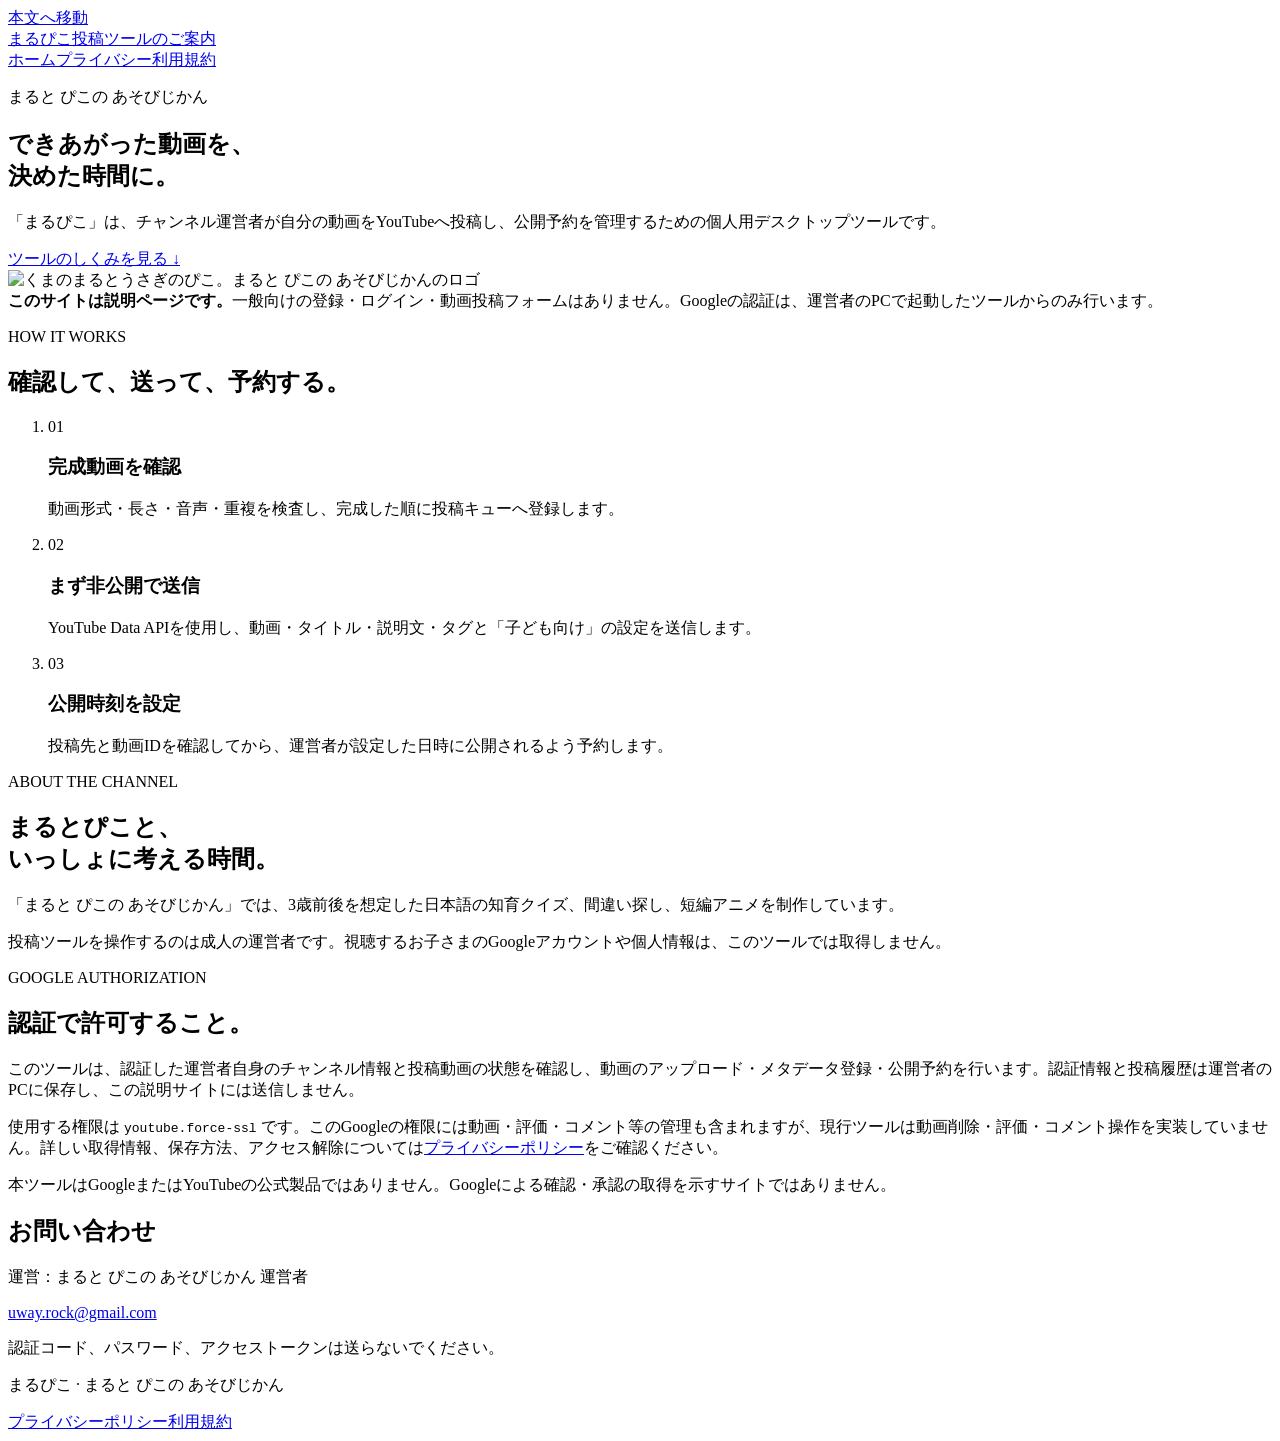
==== index.html @ 2381e727 "Add Marupiko information page" ====
<!doctype html>
<html lang="ja">
<head>
  <meta charset="utf-8">
  <meta name="viewport" content="width=device-width, initial-scale=1">
  <meta name="description" content="まるぴこは、まると ぴこの あそびじかんの運営者が、自分のチャンネルの動画投稿と公開予約を管理するための個人用ツールです。">
  <meta name="referrer" content="strict-origin-when-cross-origin">
  <title>まるぴこ｜動画投稿ツールのご案内</title>
  <link rel="icon" href="logo.png" type="image/png">
  <link rel="stylesheet" href="style.css">
</head>
<body>
  <a class="skip" href="#main">本文へ移動</a>
  <header class="site-header wrap">
    <a class="brand" href="index.html" aria-label="まるぴこ ホーム">まるぴこ<span>投稿ツールのご案内</span></a>
    <nav aria-label="メインナビゲーション"><a href="index.html" aria-current="page">ホーム</a><a href="privacy.html">プライバシー</a><a href="terms.html">利用規約</a></nav>
  </header>
  <main id="main" class="wrap">
    <section class="hero" aria-labelledby="hero-title">
      <div>
        <p class="eyebrow">まると ぴこの あそびじかん</p>
        <h1 id="hero-title">できあがった動画を、<br>決めた時間に。</h1>
        <p class="lead">「まるぴこ」は、チャンネル運営者が自分の動画をYouTubeへ投稿し、公開予約を管理するための個人用デスクトップツールです。</p>
        <a class="button" href="#how">ツールのしくみを見る <span aria-hidden="true">↓</span></a>
      </div>
      <img class="hero-logo" src="logo.png" alt="くまのまるとうさぎのぴこ。まると ぴこの あそびじかんのロゴ" width="1254" height="1254">
    </section>
    <aside class="notice"><strong>このサイトは説明ページです。</strong>一般向けの登録・ログイン・動画投稿フォームはありません。Googleの認証は、運営者のPCで起動したツールからのみ行います。</aside>
    <section id="how" class="section" aria-labelledby="how-title">
      <p class="eyebrow">HOW IT WORKS</p>
      <h2 id="how-title">確認して、送って、予約する。</h2>
      <ol class="steps">
        <li><span class="number" aria-hidden="true">01</span><h3>完成動画を確認</h3><p>動画形式・長さ・音声・重複を検査し、完成した順に投稿キューへ登録します。</p></li>
        <li><span class="number" aria-hidden="true">02</span><h3>まず非公開で送信</h3><p>YouTube Data APIを使用し、動画・タイトル・説明文・タグと「子ども向け」の設定を送信します。</p></li>
        <li><span class="number" aria-hidden="true">03</span><h3>公開時刻を設定</h3><p>投稿先と動画IDを確認してから、運営者が設定した日時に公開されるよう予約します。</p></li>
      </ol>
    </section>
    <section class="section split" aria-labelledby="channel-title">
      <div><p class="eyebrow">ABOUT THE CHANNEL</p><h2 id="channel-title">まるとぴこと、<br>いっしょに考える時間。</h2></div>
      <div><p>「まると ぴこの あそびじかん」では、3歳前後を想定した日本語の知育クイズ、間違い探し、短編アニメを制作しています。</p><p>投稿ツールを操作するのは成人の運営者です。視聴するお子さまのGoogleアカウントや個人情報は、このツールでは取得しません。</p></div>
    </section>
    <section class="section" aria-labelledby="auth-title">
      <p class="eyebrow">GOOGLE AUTHORIZATION</p><h2 id="auth-title">認証で許可すること。</h2>
      <p>このツールは、認証した運営者自身のチャンネル情報と投稿動画の状態を確認し、動画のアップロード・メタデータ登録・公開予約を行います。認証情報と投稿履歴は運営者のPCに保存し、この説明サイトには送信しません。</p>
      <p>使用する権限は <code>youtube.force-ssl</code> です。このGoogleの権限には動画・評価・コメント等の管理も含まれますが、現行ツールは動画削除・評価・コメント操作を実装していません。詳しい取得情報、保存方法、アクセス解除については<a href="privacy.html">プライバシーポリシー</a>をご確認ください。</p>
      <p>本ツールはGoogleまたはYouTubeの公式製品ではありません。Googleによる確認・承認の取得を示すサイトではありません。</p>
    </section>
    <section class="contact" aria-labelledby="contact-title"><h2 id="contact-title">お問い合わせ</h2><p>運営：まると ぴこの あそびじかん 運営者</p><p><a href="mailto:uway.rock@gmail.com">uway.rock@gmail.com</a></p><p class="small">認証コード、パスワード、アクセストークンは送らないでください。</p></section>
  </main>
  <footer class="wrap site-footer"><p>まるぴこ · まると ぴこの あそびじかん</p><nav aria-label="フッターナビゲーション"><a href="privacy.html">プライバシーポリシー</a><a href="terms.html">利用規約</a></nav></footer>
</body>
</html>
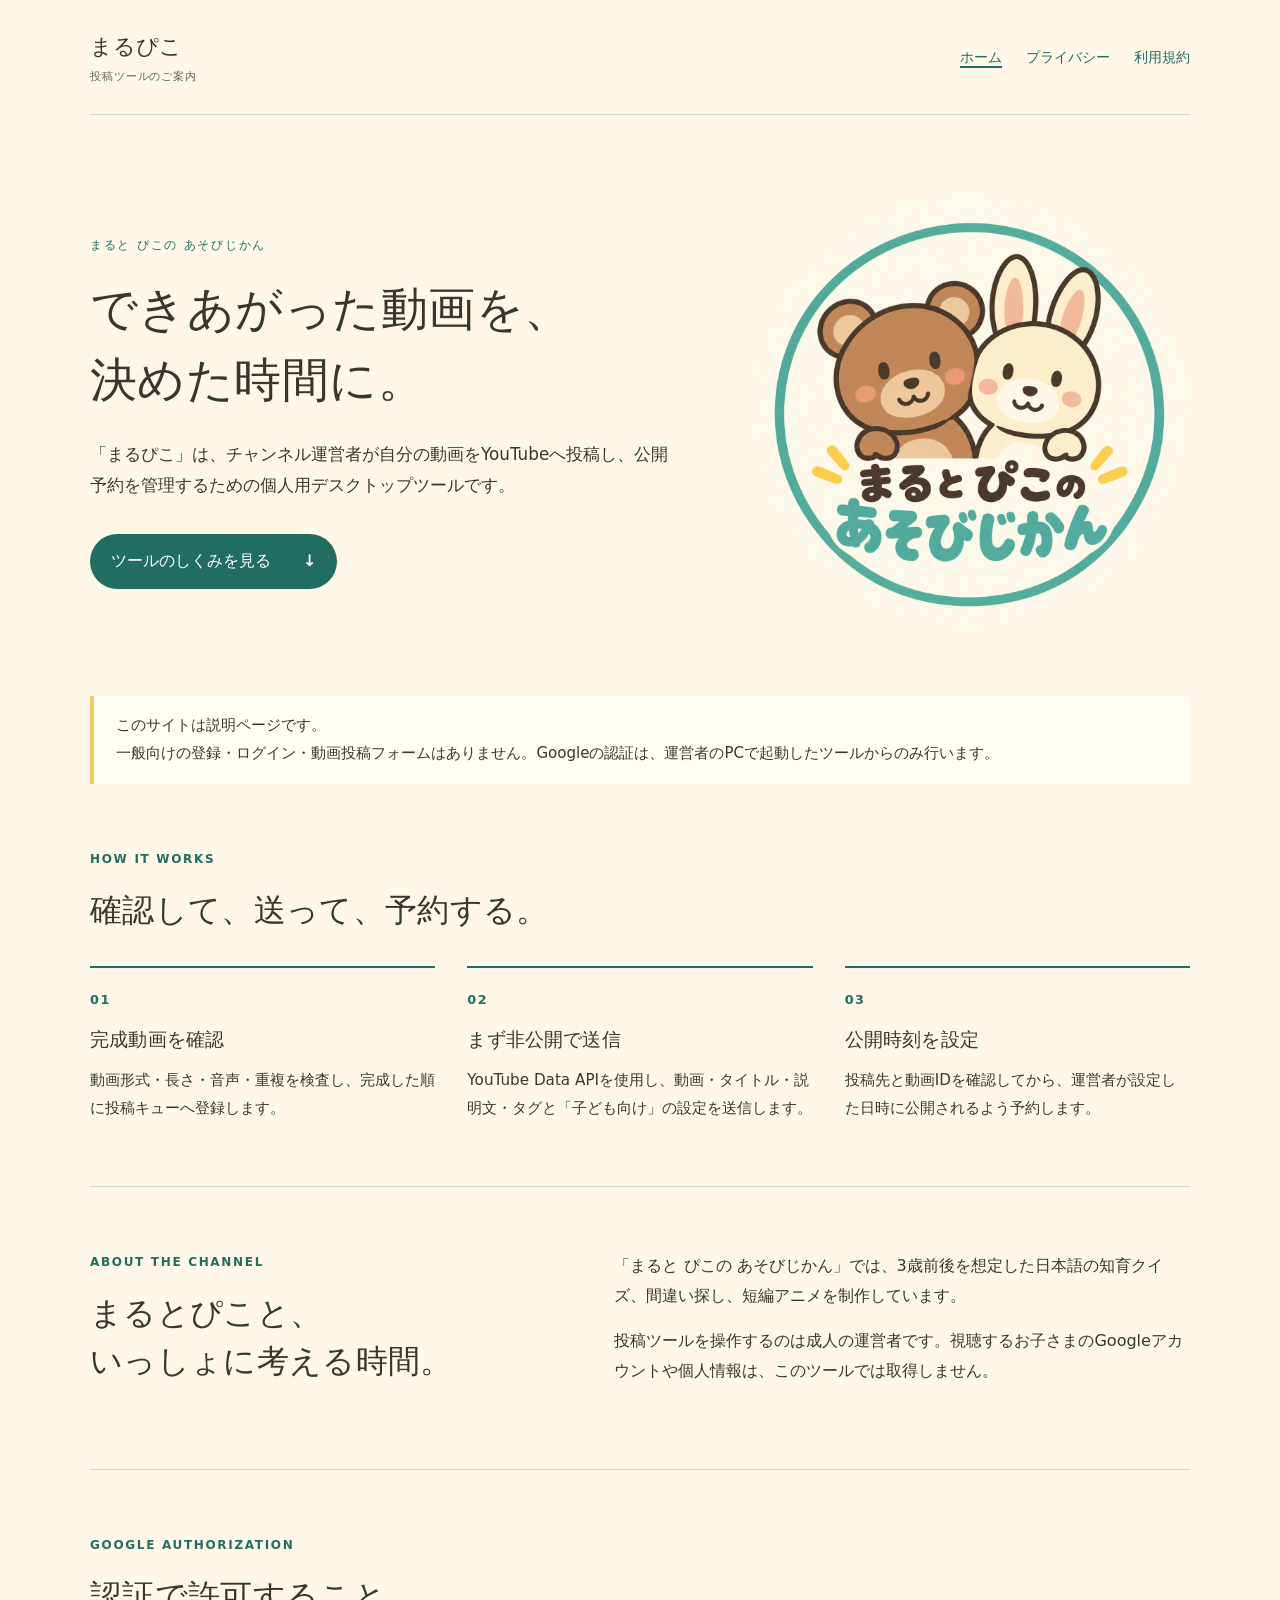
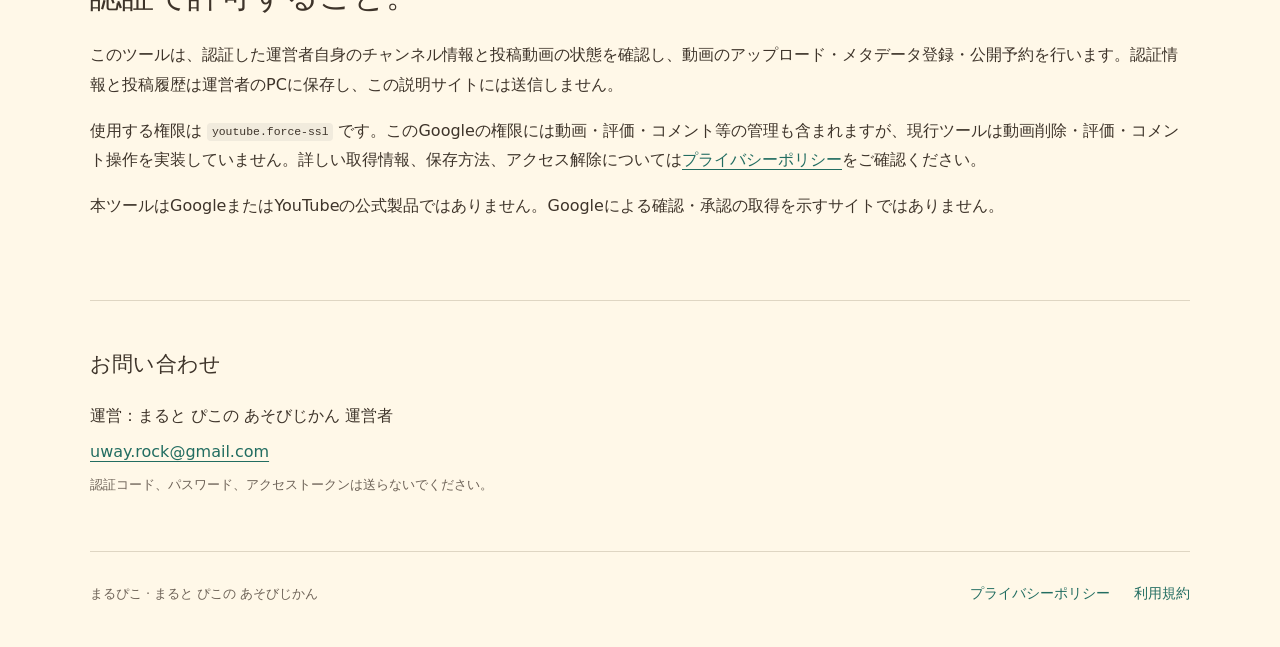
==== commit 148cc8b4: "Add Google Search Console homepage ownership verification tag" ====
--- a/index.html
+++ b/index.html
@@ -2,6 +2,7 @@
 <html lang="ja">
 <head>
   <meta charset="utf-8">
+  <meta name="google-site-verification" content="JfVGDIrXfDzw8bLZKvuShbxlxciGIWGuuFvpFpOwg5k" />
   <meta name="viewport" content="width=device-width, initial-scale=1">
   <meta name="description" content="まるぴこは、まると ぴこの あそびじかんの運営者が、自分のチャンネルの動画投稿と公開予約を管理するための個人用ツールです。">
   <meta name="referrer" content="strict-origin-when-cross-origin">
--- a/style.css
+++ b/style.css
@@ -0,0 +1,4 @@
+:root{color-scheme:light;--paper:#fff8e8;--ink:#3e342a;--teal:#226d61;--line:#dfd6c3;--yellow:#f4c95d;--muted:#6d6257;font-family:"Hiragino Maru Gothic ProN","Yu Gothic",Meiryo,system-ui,sans-serif;color:var(--ink);background:var(--paper);line-height:1.85;font-synthesis:none}
+*{box-sizing:border-box}html{scroll-behavior:smooth;scroll-padding-top:1rem}body{margin:0}a{color:var(--teal);text-underline-offset:.25em}a:hover{text-decoration-thickness:2px}a:focus-visible{outline:3px solid var(--ink);outline-offset:5px;border-radius:3px}.wrap{width:min(1100px,calc(100% - 64px));margin-inline:auto}.skip{position:absolute;left:1rem;top:-5rem;background:white;padding:.5rem 1rem;z-index:2}.skip:focus{top:1rem}.site-header{display:flex;justify-content:space-between;align-items:center;gap:2rem;padding-block:26px;border-bottom:1px solid var(--line)}.brand{font-size:1.4rem;font-weight:800;text-decoration:none;color:var(--ink);white-space:nowrap}.brand span{display:block;font-size:.7rem;font-weight:500;letter-spacing:.08em;color:var(--muted)}nav{display:flex;gap:1.5rem;flex-wrap:wrap;font-size:.88rem}nav a{text-decoration:none}nav [aria-current=page]{text-decoration:underline;text-decoration-thickness:2px}.hero{display:grid;grid-template-columns:1.35fr 1fr;align-items:center;gap:4rem;padding-block:76px 64px}.eyebrow{font-size:.75rem;letter-spacing:.14em;color:var(--teal);font-weight:800;margin:0 0 1rem}h1,h2,h3{line-height:1.5;letter-spacing:.01em}h1{font-size:clamp(2rem,3.7vw,3.1rem);margin:.3rem 0 1.5rem}h2{font-size:clamp(1.5rem,2.6vw,2rem);margin:0 0 1.25rem}h3{font-size:1.18rem;margin:.75rem 0}.lead{font-size:1.05rem;max-width:35em}.hero-logo{width:100%;height:auto;display:block;border-radius:50%}.button{display:inline-flex;align-items:center;gap:2rem;background:var(--teal);color:white;border-radius:999px;padding:.8rem 1.3rem;margin-top:1rem;font-weight:700;text-decoration:none}.notice{border-left:4px solid var(--yellow);padding:1rem 1.4rem;background:#fffdf6;font-size:.94rem}.notice strong{display:block}.section{padding-block:64px;border-bottom:1px solid var(--line)}.steps{display:grid;grid-template-columns:repeat(3,1fr);gap:2rem;list-style:none;padding:0;margin:2rem 0 0}.steps li{border-top:2px solid var(--teal);padding-top:1rem}.steps p{font-size:.95rem;margin:0}.number{font-size:.8rem;font-weight:800;color:var(--teal);letter-spacing:.12em}.split{display:grid;grid-template-columns:1fr 1.25fr;gap:4rem}.split p:first-child{margin-top:0}code{font-size:.88em;background:#f1ebdd;padding:.15rem .3rem;border-radius:4px;overflow-wrap:anywhere}.contact{padding-block:48px}.contact h2{font-size:1.3rem}.contact p{margin:.4rem 0}.small{font-size:.83rem;color:var(--muted)}.site-footer{display:flex;justify-content:space-between;gap:1rem;align-items:center;border-top:1px solid var(--line);padding-block:28px 40px;font-size:.8rem;color:var(--muted)}.site-footer p{margin:0}.document{max-width:800px;padding-top:56px;padding-bottom:64px}.document h1{font-size:clamp(1.8rem,4.5vw,2.7rem);overflow-wrap:anywhere}.document h2{font-size:1.25rem;border-top:1px solid var(--line);padding-top:28px;margin-top:36px}.document p,.document li{overflow-wrap:anywhere}.document li+li{margin-top:.6rem}.document ul,.document ol{padding-left:1.5rem}
+@media(max-width:700px){.wrap{width:calc(100% - 36px)}.site-header{align-items:flex-start;gap:1rem;flex-direction:column;padding-block:18px}nav{gap:1.1rem;font-size:.82rem}.hero{grid-template-columns:1fr;gap:2rem;padding-block:40px}.hero-logo{max-width:270px;justify-self:center;grid-row:1}.hero h1{font-size:2rem}.section{padding-block:40px}.steps,.split{grid-template-columns:1fr;gap:2rem}.steps li{padding-bottom:.5rem}.site-footer{align-items:flex-start;flex-direction:column}.document{padding-top:36px}.contact{padding-block:32px}}
+@media(prefers-reduced-motion:reduce){html{scroll-behavior:auto}}
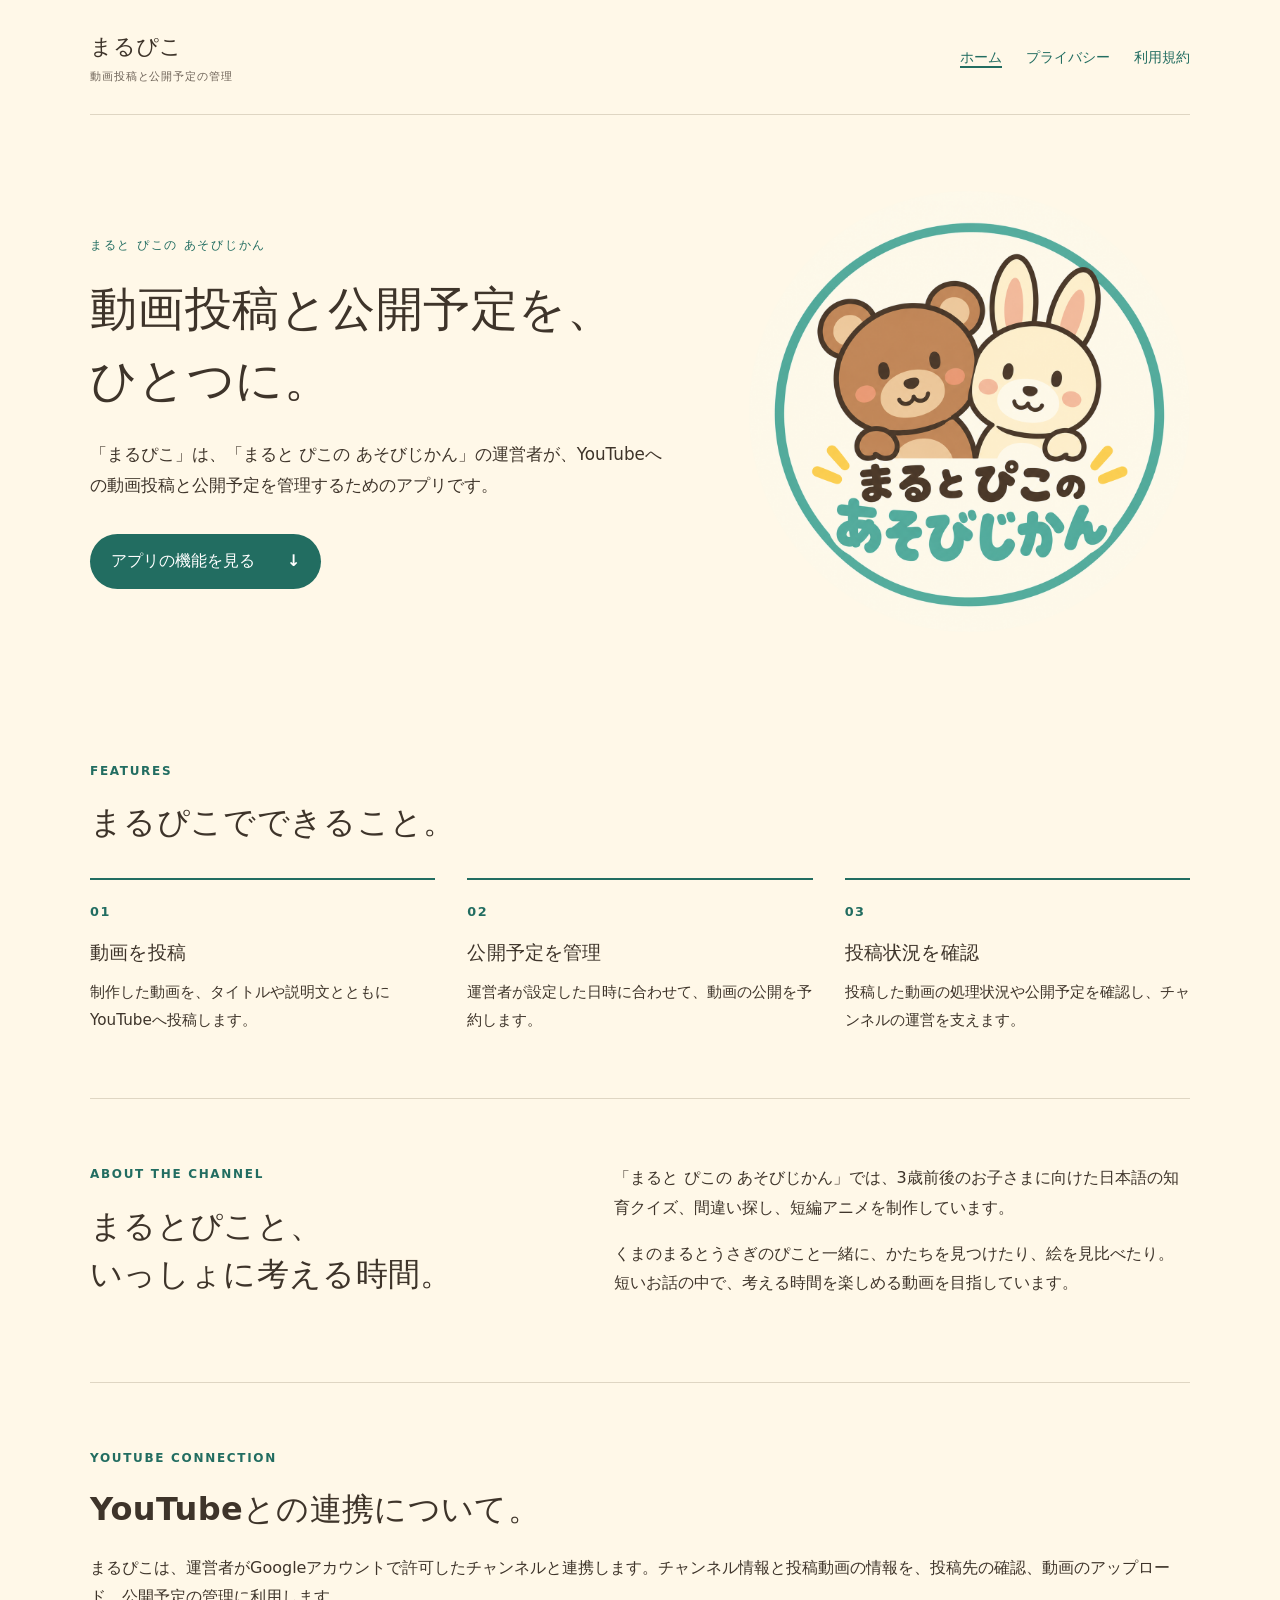
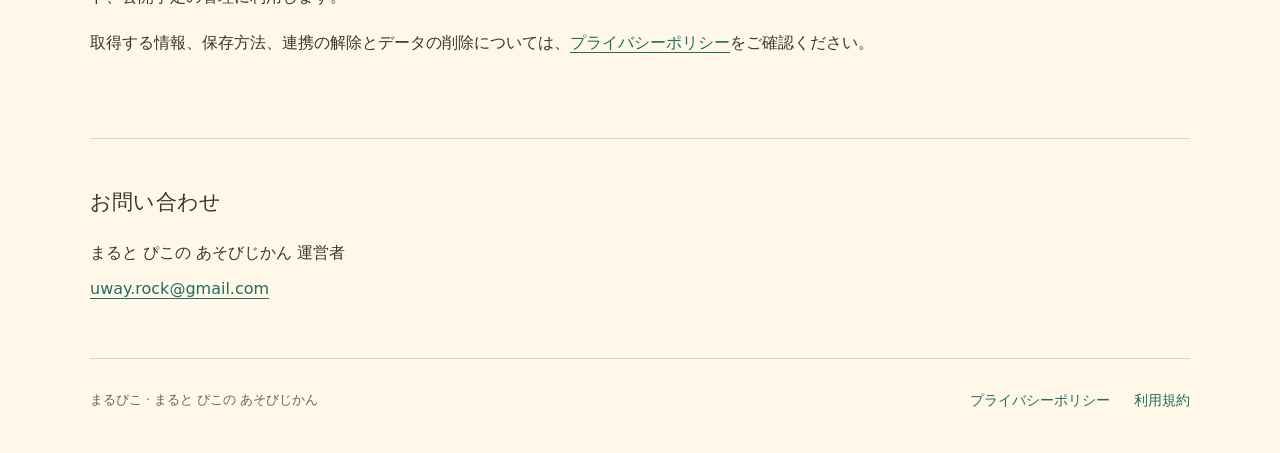
==== commit da424931: "Simplify public app information and clarify privacy disclosures" ====
--- a/index.html
+++ b/index.html
@@ -4,49 +4,47 @@
   <meta charset="utf-8">
   <meta name="google-site-verification" content="JfVGDIrXfDzw8bLZKvuShbxlxciGIWGuuFvpFpOwg5k" />
   <meta name="viewport" content="width=device-width, initial-scale=1">
-  <meta name="description" content="まるぴこは、まると ぴこの あそびじかんの運営者が、自分のチャンネルの動画投稿と公開予約を管理するための個人用ツールです。">
+  <meta name="description" content="まるぴこは、「まると ぴこの あそびじかん」の動画投稿と公開予定を管理するアプリです。アプリの機能と、Google・YouTubeとの連携についてご案内します。">
   <meta name="referrer" content="strict-origin-when-cross-origin">
-  <title>まるぴこ｜動画投稿ツールのご案内</title>
+  <title>まるぴこ｜動画投稿と公開予定の管理</title>
   <link rel="icon" href="logo.png" type="image/png">
   <link rel="stylesheet" href="style.css">
 </head>
 <body>
   <a class="skip" href="#main">本文へ移動</a>
   <header class="site-header wrap">
-    <a class="brand" href="index.html" aria-label="まるぴこ ホーム">まるぴこ<span>投稿ツールのご案内</span></a>
+    <a class="brand" href="index.html" aria-label="まるぴこ ホーム">まるぴこ<span>動画投稿と公開予定の管理</span></a>
     <nav aria-label="メインナビゲーション"><a href="index.html" aria-current="page">ホーム</a><a href="privacy.html">プライバシー</a><a href="terms.html">利用規約</a></nav>
   </header>
   <main id="main" class="wrap">
     <section class="hero" aria-labelledby="hero-title">
       <div>
         <p class="eyebrow">まると ぴこの あそびじかん</p>
-        <h1 id="hero-title">できあがった動画を、<br>決めた時間に。</h1>
-        <p class="lead">「まるぴこ」は、チャンネル運営者が自分の動画をYouTubeへ投稿し、公開予約を管理するための個人用デスクトップツールです。</p>
-        <a class="button" href="#how">ツールのしくみを見る <span aria-hidden="true">↓</span></a>
+        <h1 id="hero-title">動画投稿と公開予定を、<br>ひとつに。</h1>
+        <p class="lead">「まるぴこ」は、「まると ぴこの あそびじかん」の運営者が、YouTubeへの動画投稿と公開予定を管理するためのアプリです。</p>
+        <a class="button" href="#how">アプリの機能を見る <span aria-hidden="true">↓</span></a>
       </div>
       <img class="hero-logo" src="logo.png" alt="くまのまるとうさぎのぴこ。まると ぴこの あそびじかんのロゴ" width="1254" height="1254">
     </section>
-    <aside class="notice"><strong>このサイトは説明ページです。</strong>一般向けの登録・ログイン・動画投稿フォームはありません。Googleの認証は、運営者のPCで起動したツールからのみ行います。</aside>
     <section id="how" class="section" aria-labelledby="how-title">
-      <p class="eyebrow">HOW IT WORKS</p>
-      <h2 id="how-title">確認して、送って、予約する。</h2>
+      <p class="eyebrow">FEATURES</p>
+      <h2 id="how-title">まるぴこでできること。</h2>
       <ol class="steps">
-        <li><span class="number" aria-hidden="true">01</span><h3>完成動画を確認</h3><p>動画形式・長さ・音声・重複を検査し、完成した順に投稿キューへ登録します。</p></li>
-        <li><span class="number" aria-hidden="true">02</span><h3>まず非公開で送信</h3><p>YouTube Data APIを使用し、動画・タイトル・説明文・タグと「子ども向け」の設定を送信します。</p></li>
-        <li><span class="number" aria-hidden="true">03</span><h3>公開時刻を設定</h3><p>投稿先と動画IDを確認してから、運営者が設定した日時に公開されるよう予約します。</p></li>
+        <li><span class="number" aria-hidden="true">01</span><h3>動画を投稿</h3><p>制作した動画を、タイトルや説明文とともにYouTubeへ投稿します。</p></li>
+        <li><span class="number" aria-hidden="true">02</span><h3>公開予定を管理</h3><p>運営者が設定した日時に合わせて、動画の公開を予約します。</p></li>
+        <li><span class="number" aria-hidden="true">03</span><h3>投稿状況を確認</h3><p>投稿した動画の処理状況や公開予定を確認し、チャンネルの運営を支えます。</p></li>
       </ol>
     </section>
     <section class="section split" aria-labelledby="channel-title">
       <div><p class="eyebrow">ABOUT THE CHANNEL</p><h2 id="channel-title">まるとぴこと、<br>いっしょに考える時間。</h2></div>
-      <div><p>「まると ぴこの あそびじかん」では、3歳前後を想定した日本語の知育クイズ、間違い探し、短編アニメを制作しています。</p><p>投稿ツールを操作するのは成人の運営者です。視聴するお子さまのGoogleアカウントや個人情報は、このツールでは取得しません。</p></div>
+      <div><p>「まると ぴこの あそびじかん」では、3歳前後のお子さまに向けた日本語の知育クイズ、間違い探し、短編アニメを制作しています。</p><p>くまのまるとうさぎのぴこと一緒に、かたちを見つけたり、絵を見比べたり。短いお話の中で、考える時間を楽しめる動画を目指しています。</p></div>
     </section>
     <section class="section" aria-labelledby="auth-title">
-      <p class="eyebrow">GOOGLE AUTHORIZATION</p><h2 id="auth-title">認証で許可すること。</h2>
-      <p>このツールは、認証した運営者自身のチャンネル情報と投稿動画の状態を確認し、動画のアップロード・メタデータ登録・公開予約を行います。認証情報と投稿履歴は運営者のPCに保存し、この説明サイトには送信しません。</p>
-      <p>使用する権限は <code>youtube.force-ssl</code> です。このGoogleの権限には動画・評価・コメント等の管理も含まれますが、現行ツールは動画削除・評価・コメント操作を実装していません。詳しい取得情報、保存方法、アクセス解除については<a href="privacy.html">プライバシーポリシー</a>をご確認ください。</p>
-      <p>本ツールはGoogleまたはYouTubeの公式製品ではありません。Googleによる確認・承認の取得を示すサイトではありません。</p>
+      <p class="eyebrow">YOUTUBE CONNECTION</p><h2 id="auth-title">YouTubeとの連携について。</h2>
+      <p>まるぴこは、運営者がGoogleアカウントで許可したチャンネルと連携します。チャンネル情報と投稿動画の情報を、投稿先の確認、動画のアップロード、公開予定の管理に利用します。</p>
+      <p>取得する情報、保存方法、連携の解除とデータの削除については、<a href="privacy.html">プライバシーポリシー</a>をご確認ください。</p>
     </section>
-    <section class="contact" aria-labelledby="contact-title"><h2 id="contact-title">お問い合わせ</h2><p>運営：まると ぴこの あそびじかん 運営者</p><p><a href="mailto:uway.rock@gmail.com">uway.rock@gmail.com</a></p><p class="small">認証コード、パスワード、アクセストークンは送らないでください。</p></section>
+    <section class="contact" aria-labelledby="contact-title"><h2 id="contact-title">お問い合わせ</h2><p>まると ぴこの あそびじかん 運営者</p><p><a href="mailto:uway.rock@gmail.com">uway.rock@gmail.com</a></p></section>
   </main>
   <footer class="wrap site-footer"><p>まるぴこ · まると ぴこの あそびじかん</p><nav aria-label="フッターナビゲーション"><a href="privacy.html">プライバシーポリシー</a><a href="terms.html">利用規約</a></nav></footer>
 </body>
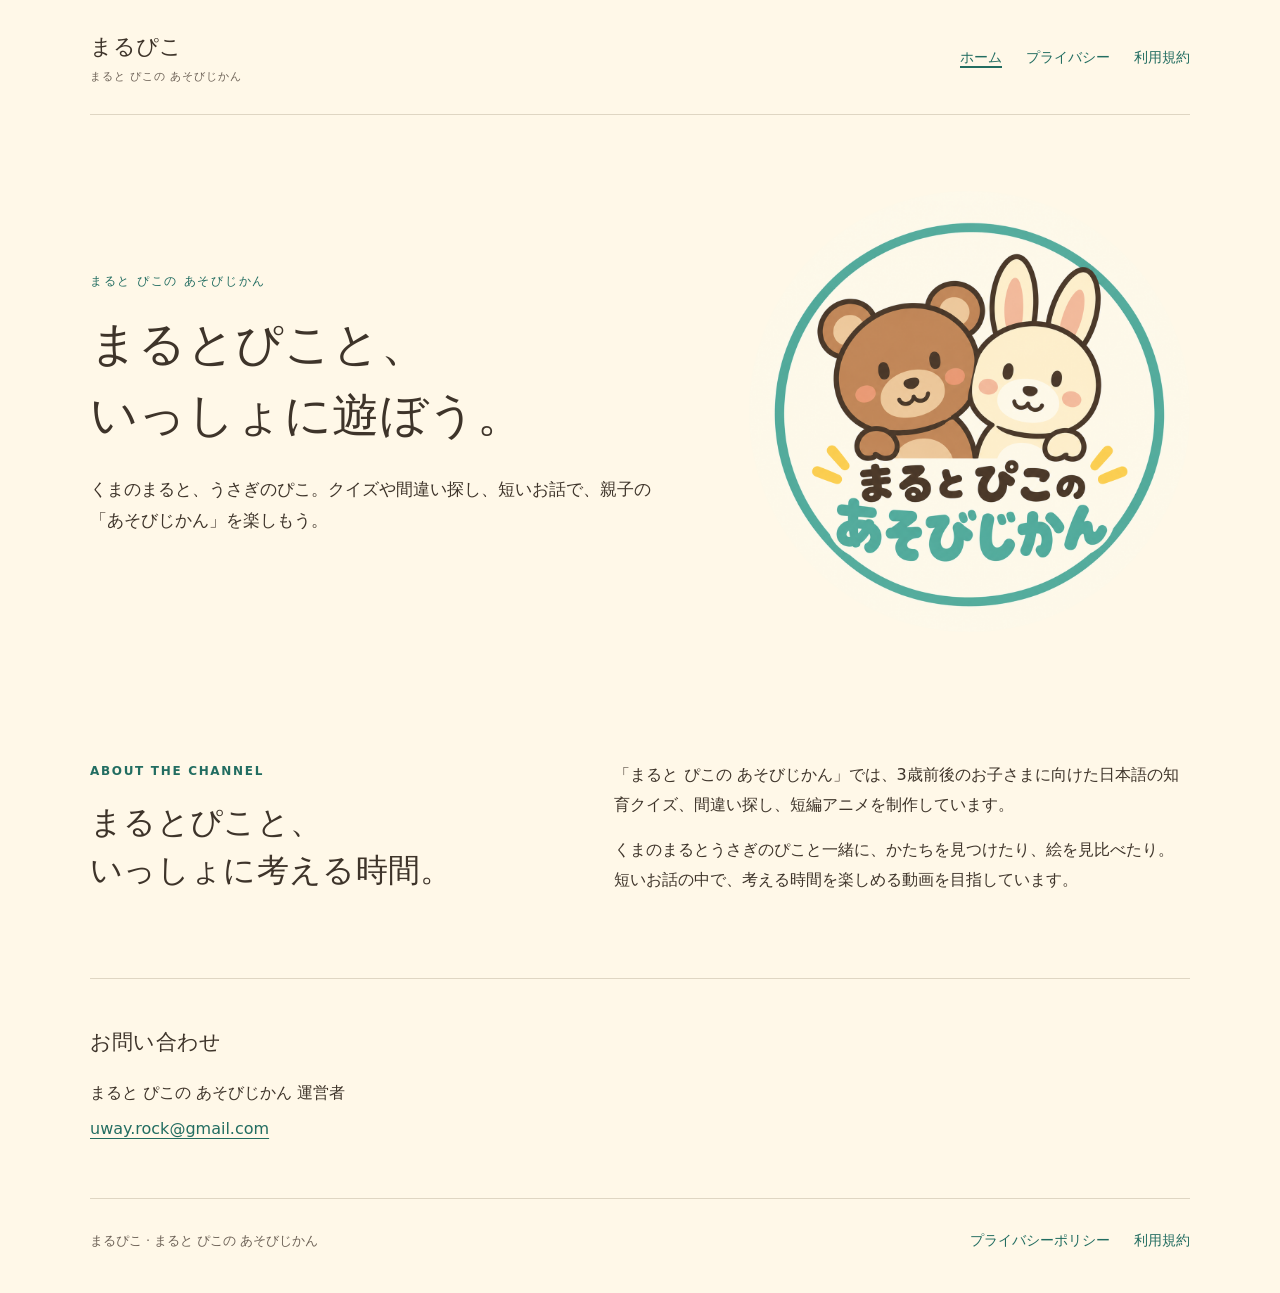
==== commit 3768bf3d: "Make homepage a channel introduction for viewers" ====
--- a/index.html
+++ b/index.html
@@ -4,45 +4,30 @@
   <meta charset="utf-8">
   <meta name="google-site-verification" content="JfVGDIrXfDzw8bLZKvuShbxlxciGIWGuuFvpFpOwg5k" />
   <meta name="viewport" content="width=device-width, initial-scale=1">
-  <meta name="description" content="まるぴこは、「まると ぴこの あそびじかん」の動画投稿と公開予定を管理するアプリです。アプリの機能と、Google・YouTubeとの連携についてご案内します。">
+  <meta name="description" content="「まると ぴこの あそびじかん」は、3歳前後のお子さまに向けた日本語の動画シリーズです。くまのまるとうさぎのぴこと、クイズや間違い探し、短いお話を楽しもう。">
   <meta name="referrer" content="strict-origin-when-cross-origin">
-  <title>まるぴこ｜動画投稿と公開予定の管理</title>
+  <title>まると ぴこの あそびじかん｜まるぴこ</title>
   <link rel="icon" href="logo.png" type="image/png">
   <link rel="stylesheet" href="style.css">
 </head>
 <body>
   <a class="skip" href="#main">本文へ移動</a>
   <header class="site-header wrap">
-    <a class="brand" href="index.html" aria-label="まるぴこ ホーム">まるぴこ<span>動画投稿と公開予定の管理</span></a>
+    <a class="brand" href="index.html" aria-label="まるぴこ ホーム">まるぴこ<span>まると ぴこの あそびじかん</span></a>
     <nav aria-label="メインナビゲーション"><a href="index.html" aria-current="page">ホーム</a><a href="privacy.html">プライバシー</a><a href="terms.html">利用規約</a></nav>
   </header>
   <main id="main" class="wrap">
     <section class="hero" aria-labelledby="hero-title">
       <div>
         <p class="eyebrow">まると ぴこの あそびじかん</p>
-        <h1 id="hero-title">動画投稿と公開予定を、<br>ひとつに。</h1>
-        <p class="lead">「まるぴこ」は、「まると ぴこの あそびじかん」の運営者が、YouTubeへの動画投稿と公開予定を管理するためのアプリです。</p>
-        <a class="button" href="#how">アプリの機能を見る <span aria-hidden="true">↓</span></a>
+        <h1 id="hero-title">まるとぴこと、<br>いっしょに遊ぼう。</h1>
+        <p class="lead">くまのまると、うさぎのぴこ。クイズや間違い探し、短いお話で、親子の「あそびじかん」を楽しもう。</p>
       </div>
       <img class="hero-logo" src="logo.png" alt="くまのまるとうさぎのぴこ。まると ぴこの あそびじかんのロゴ" width="1254" height="1254">
-    </section>
-    <section id="how" class="section" aria-labelledby="how-title">
-      <p class="eyebrow">FEATURES</p>
-      <h2 id="how-title">まるぴこでできること。</h2>
-      <ol class="steps">
-        <li><span class="number" aria-hidden="true">01</span><h3>動画を投稿</h3><p>制作した動画を、タイトルや説明文とともにYouTubeへ投稿します。</p></li>
-        <li><span class="number" aria-hidden="true">02</span><h3>公開予定を管理</h3><p>運営者が設定した日時に合わせて、動画の公開を予約します。</p></li>
-        <li><span class="number" aria-hidden="true">03</span><h3>投稿状況を確認</h3><p>投稿した動画の処理状況や公開予定を確認し、チャンネルの運営を支えます。</p></li>
-      </ol>
     </section>
     <section class="section split" aria-labelledby="channel-title">
       <div><p class="eyebrow">ABOUT THE CHANNEL</p><h2 id="channel-title">まるとぴこと、<br>いっしょに考える時間。</h2></div>
       <div><p>「まると ぴこの あそびじかん」では、3歳前後のお子さまに向けた日本語の知育クイズ、間違い探し、短編アニメを制作しています。</p><p>くまのまるとうさぎのぴこと一緒に、かたちを見つけたり、絵を見比べたり。短いお話の中で、考える時間を楽しめる動画を目指しています。</p></div>
-    </section>
-    <section class="section" aria-labelledby="auth-title">
-      <p class="eyebrow">YOUTUBE CONNECTION</p><h2 id="auth-title">YouTubeとの連携について。</h2>
-      <p>まるぴこは、運営者がGoogleアカウントで許可したチャンネルと連携します。チャンネル情報と投稿動画の情報を、投稿先の確認、動画のアップロード、公開予定の管理に利用します。</p>
-      <p>取得する情報、保存方法、連携の解除とデータの削除については、<a href="privacy.html">プライバシーポリシー</a>をご確認ください。</p>
     </section>
     <section class="contact" aria-labelledby="contact-title"><h2 id="contact-title">お問い合わせ</h2><p>まると ぴこの あそびじかん 運営者</p><p><a href="mailto:uway.rock@gmail.com">uway.rock@gmail.com</a></p></section>
   </main>
